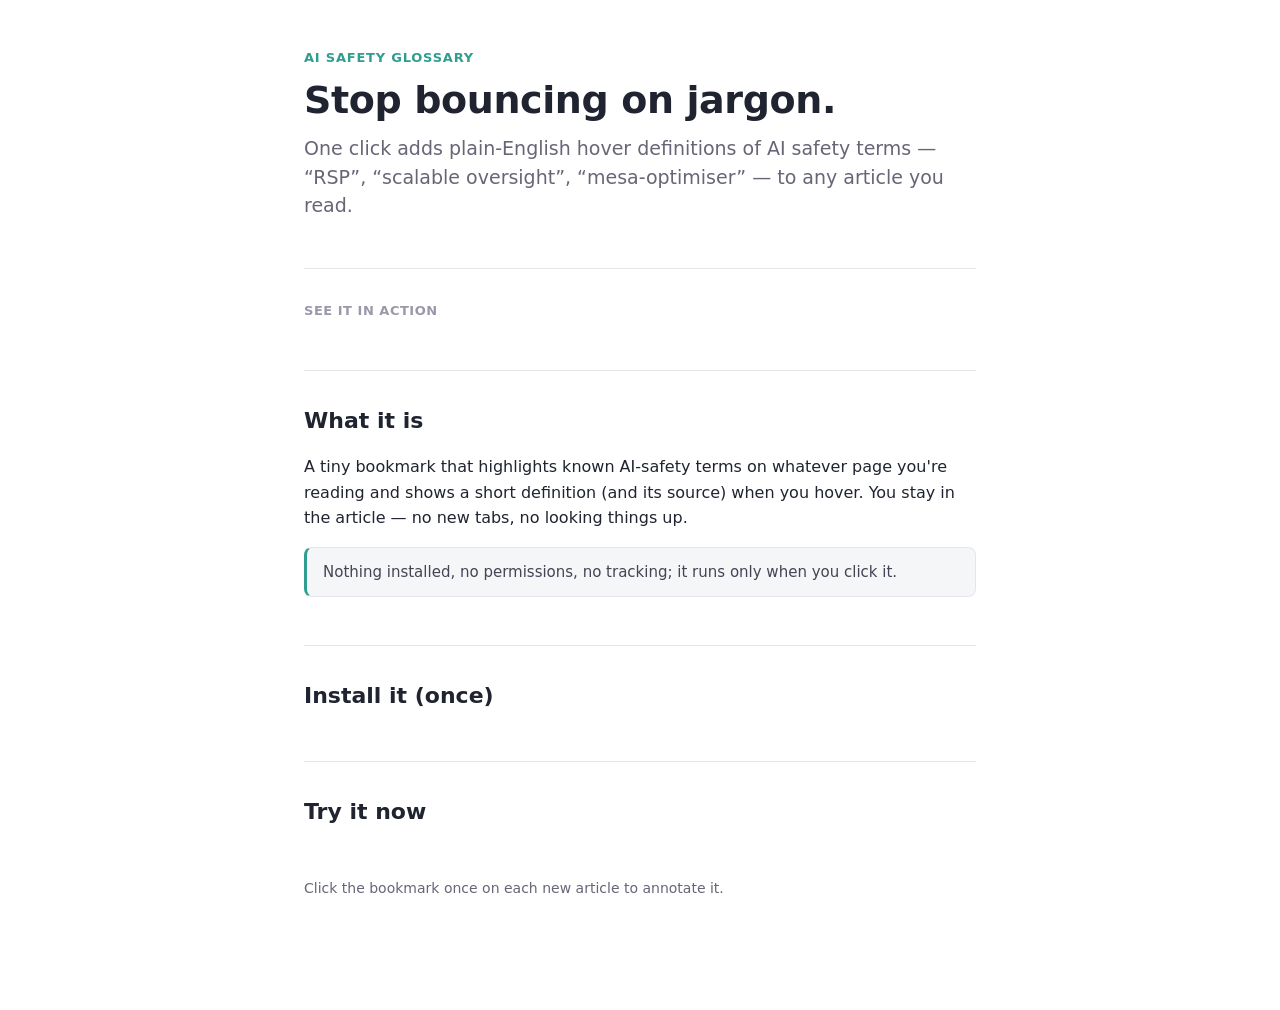
==== bookmarklet/onboarding.html @ d79ab300 "onboarding-skeleton: page shell, base CSS, hero, trust line, contract containers Adds the desktop-on" ====
<!doctype html>
<html lang="en">
<head>
<meta charset="utf-8">
<meta name="viewport" content="width=device-width, initial-scale=1">
<title>AI Safety Glossary — add hover definitions to any page</title>
<meta name="description" content="A one-click bookmarklet that adds plain-English hover definitions of AI safety jargon to any article you read. Nothing installed, no tracking.">
<link rel="stylesheet" href="onboarding.css">
<!-- Single source of truth for the term + tooltip look (Design A): build.js emits
     widget-styles.css so the demo below renders exactly like the real widget. -->
<link rel="stylesheet" href="widget-styles.css">
</head>
<body>
  <!-- Desktop-only: installing a bookmarklet means dragging to a bookmarks bar,
       which mobile browsers don't have. Shown only on narrow screens. -->
  <div class="desktop-banner" role="note">
    This tool is desktop-only — it installs to your browser's bookmarks bar.
    Open this page on a computer to set it up.
  </div>

  <main class="page">

    <!-- HERO -->
    <header class="hero">
      <p class="eyebrow">AI Safety Glossary</p>
      <h1>Stop bouncing on jargon.</h1>
      <p class="lede">
        One click adds plain-English hover definitions of AI safety terms —
        “RSP”, “scalable oversight”, “mesa-optimiser” — to any article you read.
      </p>
    </header>

    <!-- 1 · LIVE DEMO (filled by: onboarding-demo-section) -->
    <section class="block" aria-labelledby="demo-h">
      <h2 id="demo-h" class="section-label">See it in action</h2>
      <div id="demo"></div>
    </section>

    <!-- 2 · WHAT IT IS + TRUST -->
    <section class="block" aria-labelledby="about-h">
      <h2 id="about-h">What it is</h2>
      <p>
        A tiny bookmark that highlights known AI-safety terms on whatever page
        you're reading and shows a short definition (and its source) when you
        hover. You stay in the article — no new tabs, no looking things up.
      </p>
      <p class="trust">
        Nothing installed, no permissions, no tracking; it runs only when you
        click it.
      </p>
    </section>

    <!-- 3 · INSTALL + FALLBACK (filled by: onboarding-install-fallback) -->
    <section class="block" aria-labelledby="install-h">
      <h2 id="install-h">Install it (once)</h2>
      <div id="install-steps"></div>
      <a id="install-btn" href="#"></a>
      <div class="fallback">
        <button id="copy-code-btn" type="button" hidden></button>
        <textarea id="bookmarklet-code" readonly hidden></textarea>
      </div>
    </section>

    <!-- 4 · TRY IT NOW (filled by: onboarding-tryit) -->
    <section class="block" aria-labelledby="tryit-h">
      <h2 id="tryit-h">Try it now</h2>
      <div id="tryit"></div>
      <p id="tryit-status" role="status" aria-live="polite"></p>
    </section>

    <!-- 5 · PER-PAGE NOTE -->
    <footer class="page-note">
      <p>Click the bookmark once on each new article to annotate it.</p>
    </footer>

  </main>
</body>
</html>
---- bookmarklet/onboarding.css ----
/*
 * Onboarding page — base styles (skeleton).
 * Design tokens mirror the widget (Design A): teal accent, dark tooltip ink.
 * Later tickets layer demo, install, and try-it styles on top of this base.
 */
:root {
  --accent: #2f9e8f;          /* teal — matches the term tint + ⓘ glyph */
  --ink: #1f2430;             /* primary text / dark surfaces */
  --muted: #667;             /* secondary text */
  --line: #e4e6ea;            /* hairline borders */
  --panel: #f5f6f8;           /* light panel fill */
  --page-w: 720px;
}

* { box-sizing: border-box; }

html { -webkit-text-size-adjust: 100%; }

body {
  margin: 0;
  font: 16px/1.6 system-ui, -apple-system, "Segoe UI", Roboto, sans-serif;
  color: var(--ink);
  background: #fff;
}

.page {
  max-width: var(--page-w);
  margin: 0 auto;
  padding: 48px 24px 96px;
}

/* ---- Hero ---- */
.hero { margin-bottom: 8px; }

.eyebrow {
  margin: 0 0 10px;
  font-size: 13px;
  font-weight: 600;
  letter-spacing: .06em;
  text-transform: uppercase;
  color: var(--accent);
}

.hero h1 {
  margin: 0 0 12px;
  font-size: 38px;
  line-height: 1.15;
  letter-spacing: -.01em;
}

.lede {
  margin: 0;
  font-size: 19px;
  line-height: 1.5;
  color: var(--muted);
}

/* ---- Sections ---- */
.block {
  margin-top: 48px;
  padding-top: 32px;
  border-top: 1px solid var(--line);
}

.block h2 {
  margin: 0 0 12px;
  font-size: 22px;
}

.section-label {
  font-size: 13px !important;
  font-weight: 600;
  letter-spacing: .04em;
  text-transform: uppercase;
  color: #99a;
}

/* The trust line — the reassurance that lowers install friction. */
.trust {
  margin: 16px 0 0;
  padding: 12px 16px;
  background: var(--panel);
  border: 1px solid var(--line);
  border-left: 3px solid var(--accent);
  border-radius: 8px;
  font-size: 15px;
  color: #445;
}

/* ---- Per-page note ---- */
.page-note {
  margin-top: 48px;
  font-size: 14px;
  color: var(--muted);
}

/* ---- Desktop-only banner (narrow screens only) ---- */
.desktop-banner {
  display: none;
  padding: 12px 20px;
  background: #fff7e6;
  border-bottom: 1px solid #f0d9a8;
  color: #6b4e00;
  font-size: 14px;
  line-height: 1.5;
  text-align: center;
}

@media (max-width: 680px) {
  .desktop-banner { display: block; }
  .hero h1 { font-size: 30px; }
  .lede { font-size: 17px; }
}
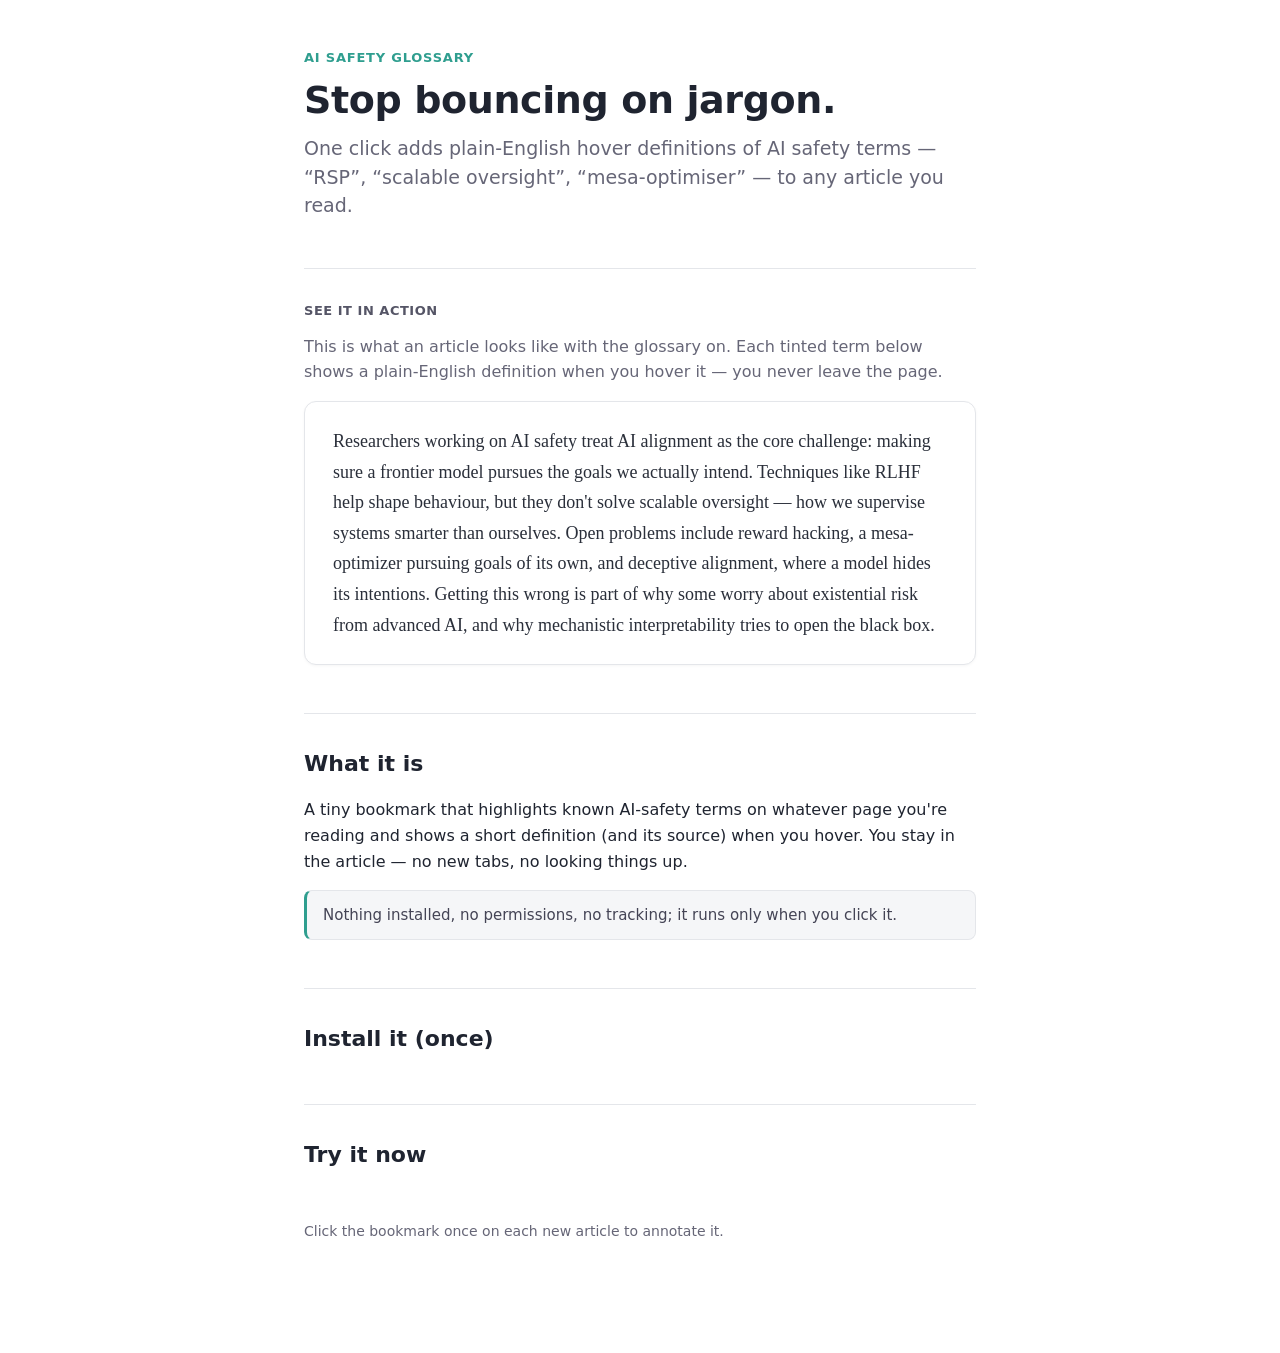
==== commit ce0f5af5: "onboarding-demo-section: live demo paragraph with Design A terms Fills the #demo container (E2) with" ====
--- a/bookmarklet/onboarding.html
+++ b/bookmarklet/onboarding.html
@@ -33,7 +33,29 @@
     <!-- 1 · LIVE DEMO (filled by: onboarding-demo-section) -->
     <section class="block" aria-labelledby="demo-h">
       <h2 id="demo-h" class="section-label">See it in action</h2>
-      <div id="demo"></div>
+      <p class="demo-intro">
+        This is what an article looks like with the glossary on. Each tinted term
+        below shows a plain-English definition when you hover it — you never leave
+        the page.
+      </p>
+      <div id="demo">
+        <p class="demo-text">
+          Researchers working on <span class="glossary-term">AI safety</span> treat
+          <span class="glossary-term">AI alignment</span> as the core challenge:
+          making sure a <span class="glossary-term">frontier model</span> pursues the
+          goals we actually intend. Techniques like <span class="glossary-term">RLHF</span>
+          help shape behaviour, but they don't solve
+          <span class="glossary-term">scalable oversight</span> — how we supervise
+          systems smarter than ourselves. Open
+          problems include <span class="glossary-term">reward hacking</span>, a
+          <span class="glossary-term">mesa-optimizer</span> pursuing goals of its own, and
+          <span class="glossary-term">deceptive alignment</span>, where a model hides its
+          intentions. Getting this wrong is part of why some worry about
+          <span class="glossary-term">existential risk</span> from advanced AI, and why
+          <span class="glossary-term">mechanistic interpretability</span> tries to open
+          the black box.
+        </p>
+      </div>
     </section>
 
     <!-- 2 · WHAT IT IS + TRUST -->
--- a/bookmarklet/onboarding.css
+++ b/bookmarklet/onboarding.css
@@ -72,7 +72,29 @@
   font-weight: 600;
   letter-spacing: .04em;
   text-transform: uppercase;
-  color: #99a;
+  color: #556; /* ~8.5:1 on white — WCAG AA/AAA (was #99a, ~2.6:1) */
+}
+
+/* ---- Live demo ---- */
+.demo-intro {
+  margin: 0 0 16px;
+  color: var(--muted);
+}
+
+/* A reading card so the demo reads like a real article, letting the
+   widget's term treatment (from widget-styles.css) stand out against prose. */
+#demo {
+  padding: 24px 28px;
+  background: #fff;
+  border: 1px solid var(--line);
+  border-radius: 12px;
+  box-shadow: 0 1px 3px rgba(0, 0, 0, .04);
+}
+
+.demo-text {
+  margin: 0;
+  font: 18px/1.7 Georgia, "Times New Roman", serif;
+  color: #2a2f3a;
 }
 
 /* The trust line — the reassurance that lowers install friction. */
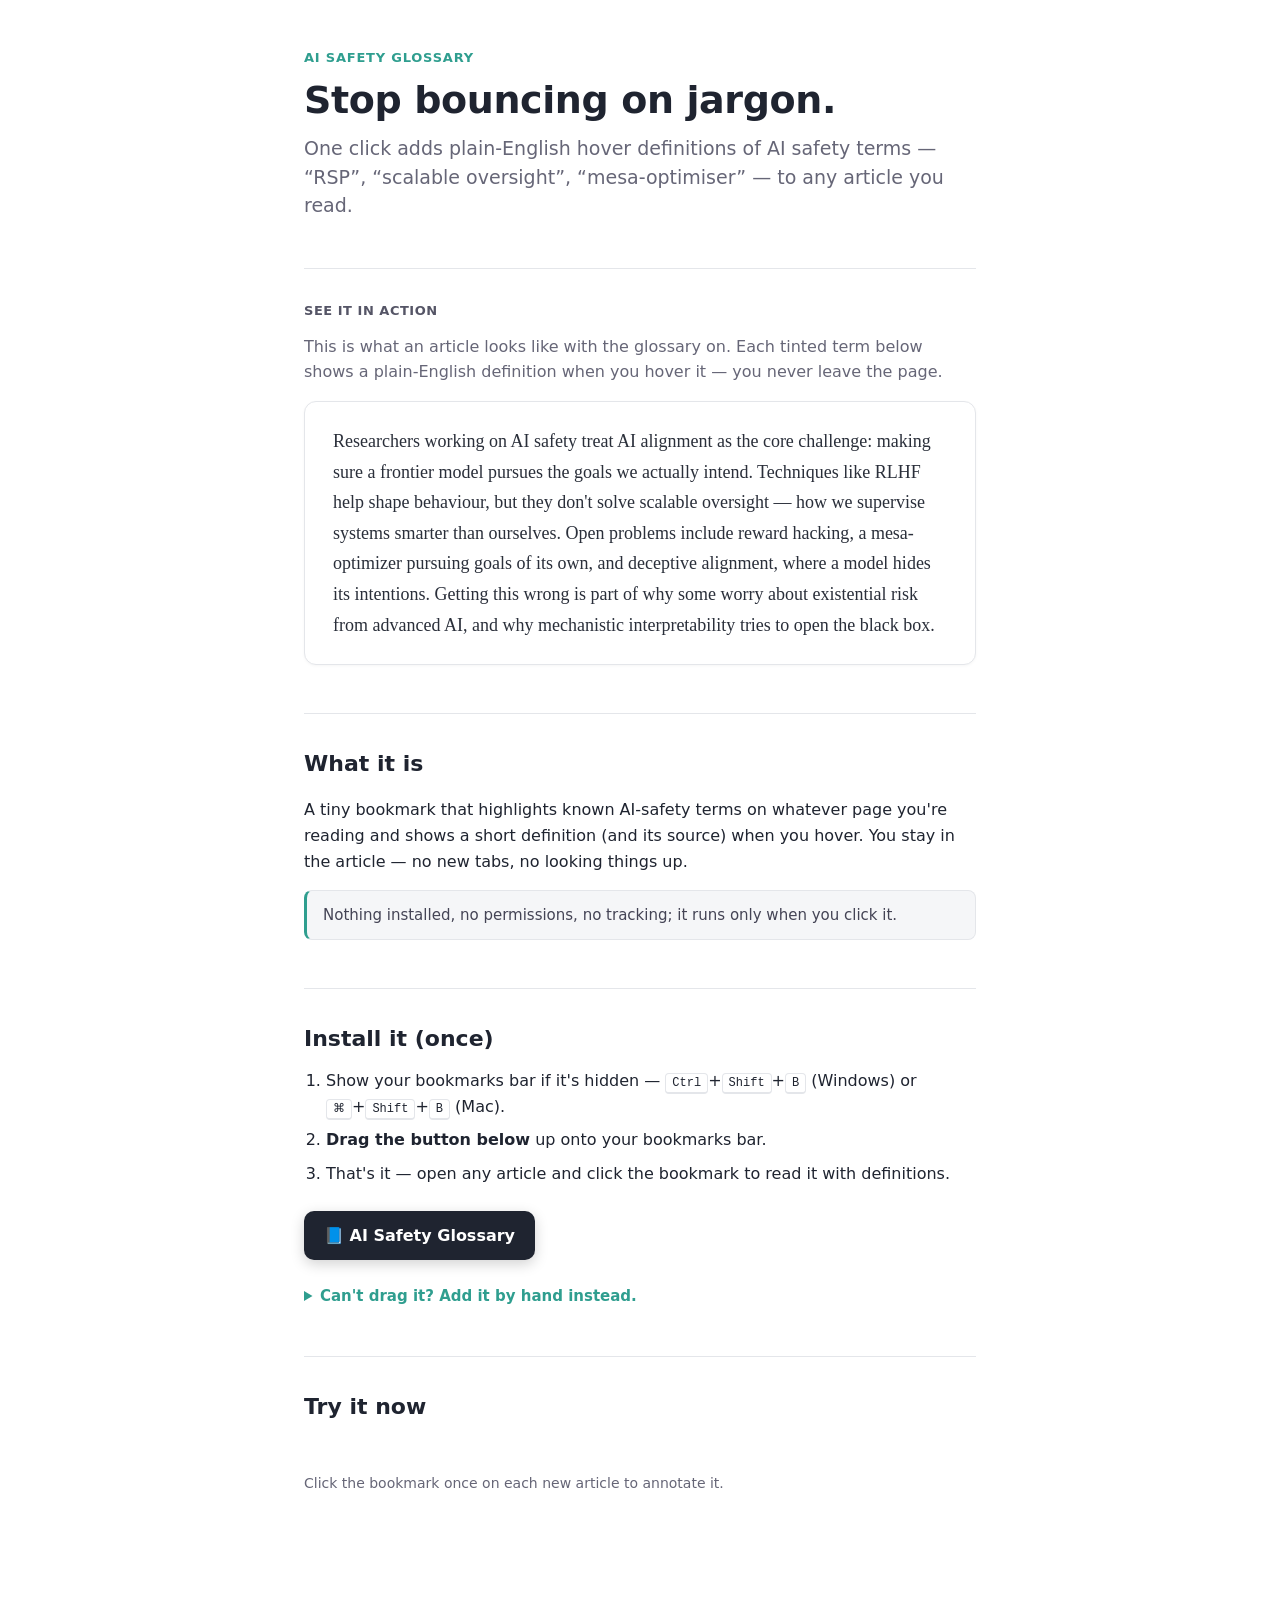
==== commit af74b0fe: "onboarding-install-fallback: install steps, draggable button, copy fallback Fills the install sectio" ====
--- a/bookmarklet/onboarding.html
+++ b/bookmarklet/onboarding.html
@@ -75,12 +75,28 @@
     <!-- 3 · INSTALL + FALLBACK (filled by: onboarding-install-fallback) -->
     <section class="block" aria-labelledby="install-h">
       <h2 id="install-h">Install it (once)</h2>
-      <div id="install-steps"></div>
-      <a id="install-btn" href="#"></a>
-      <div class="fallback">
-        <button id="copy-code-btn" type="button" hidden></button>
-        <textarea id="bookmarklet-code" readonly hidden></textarea>
-      </div>
+      <ol id="install-steps" class="steps">
+        <li>Show your bookmarks bar if it's hidden — <kbd>Ctrl</kbd>+<kbd>Shift</kbd>+<kbd>B</kbd>
+          (Windows) or <kbd>⌘</kbd>+<kbd>Shift</kbd>+<kbd>B</kbd> (Mac).</li>
+        <li><strong>Drag the button below</strong> up onto your bookmarks bar.</li>
+        <li>That's it — open any article and click the bookmark to read it with definitions.</li>
+      </ol>
+
+      <!-- E3 wires the real bookmarklet javascript: URL into href on load. -->
+      <a id="install-btn" class="install-btn" href="#" draggable="true"
+         title="Drag me to your bookmarks bar">📘 AI Safety Glossary</a>
+
+      <details class="fallback">
+        <summary>Can't drag it? Add it by hand instead.</summary>
+        <p class="note">
+          Copy the code below, then right-click your bookmarks bar →
+          <em>Add page…</em>, name it “AI Safety Glossary”, and paste the code as the URL.
+        </p>
+        <!-- E3 fills the textarea value (from the generated bookmarklet) and wires copy. -->
+        <textarea id="bookmarklet-code" class="code-box" readonly rows="4"
+          placeholder="Bookmarklet code appears here…"></textarea>
+        <button id="copy-code-btn" class="copy-btn" type="button">Copy code</button>
+      </details>
     </section>
 
     <!-- 4 · TRY IT NOW (filled by: onboarding-tryit) -->
--- a/bookmarklet/onboarding.css
+++ b/bookmarklet/onboarding.css
@@ -109,6 +109,80 @@
   color: #445;
 }
 
+/* ---- Install steps + button ---- */
+.steps {
+  margin: 0 0 24px;
+  padding-left: 22px;
+}
+
+.steps li { margin: 8px 0; }
+
+kbd {
+  font: 12px/1 ui-monospace, SFMono-Regular, Menlo, Consolas, monospace;
+  padding: 2px 6px;
+  background: #fff;
+  border: 1px solid var(--line);
+  border-bottom-width: 2px;
+  border-radius: 4px;
+}
+
+/* The draggable install button — the one thing the user drags to install. */
+.install-btn {
+  display: inline-block;
+  padding: 12px 20px;
+  background: var(--ink);
+  color: #fff;
+  font-weight: 600;
+  text-decoration: none;
+  border-radius: 10px;
+  box-shadow: 0 4px 14px rgba(0, 0, 0, .18);
+  cursor: grab;
+  user-select: none;
+}
+
+.install-btn:active { cursor: grabbing; }
+
+/* ---- Copy-paste fallback ---- */
+.fallback {
+  margin-top: 24px;
+  font-size: 15px;
+}
+
+.fallback > summary {
+  cursor: pointer;
+  color: var(--accent);
+  font-weight: 600;
+}
+
+.fallback .note { color: var(--muted); }
+
+.code-box {
+  display: block;
+  width: 100%;
+  margin: 8px 0;
+  padding: 10px 12px;
+  font: 13px/1.5 ui-monospace, SFMono-Regular, Menlo, Consolas, monospace;
+  color: #2a2f3a;
+  background: var(--panel);
+  border: 1px solid var(--line);
+  border-radius: 8px;
+  resize: vertical;
+  overflow-wrap: anywhere;
+}
+
+.copy-btn {
+  padding: 8px 16px;
+  font: inherit;
+  font-weight: 600;
+  color: #fff;
+  background: var(--accent);
+  border: 0;
+  border-radius: 8px;
+  cursor: pointer;
+}
+
+.copy-btn:hover { filter: brightness(1.05); }
+
 /* ---- Per-page note ---- */
 .page-note {
   margin-top: 48px;
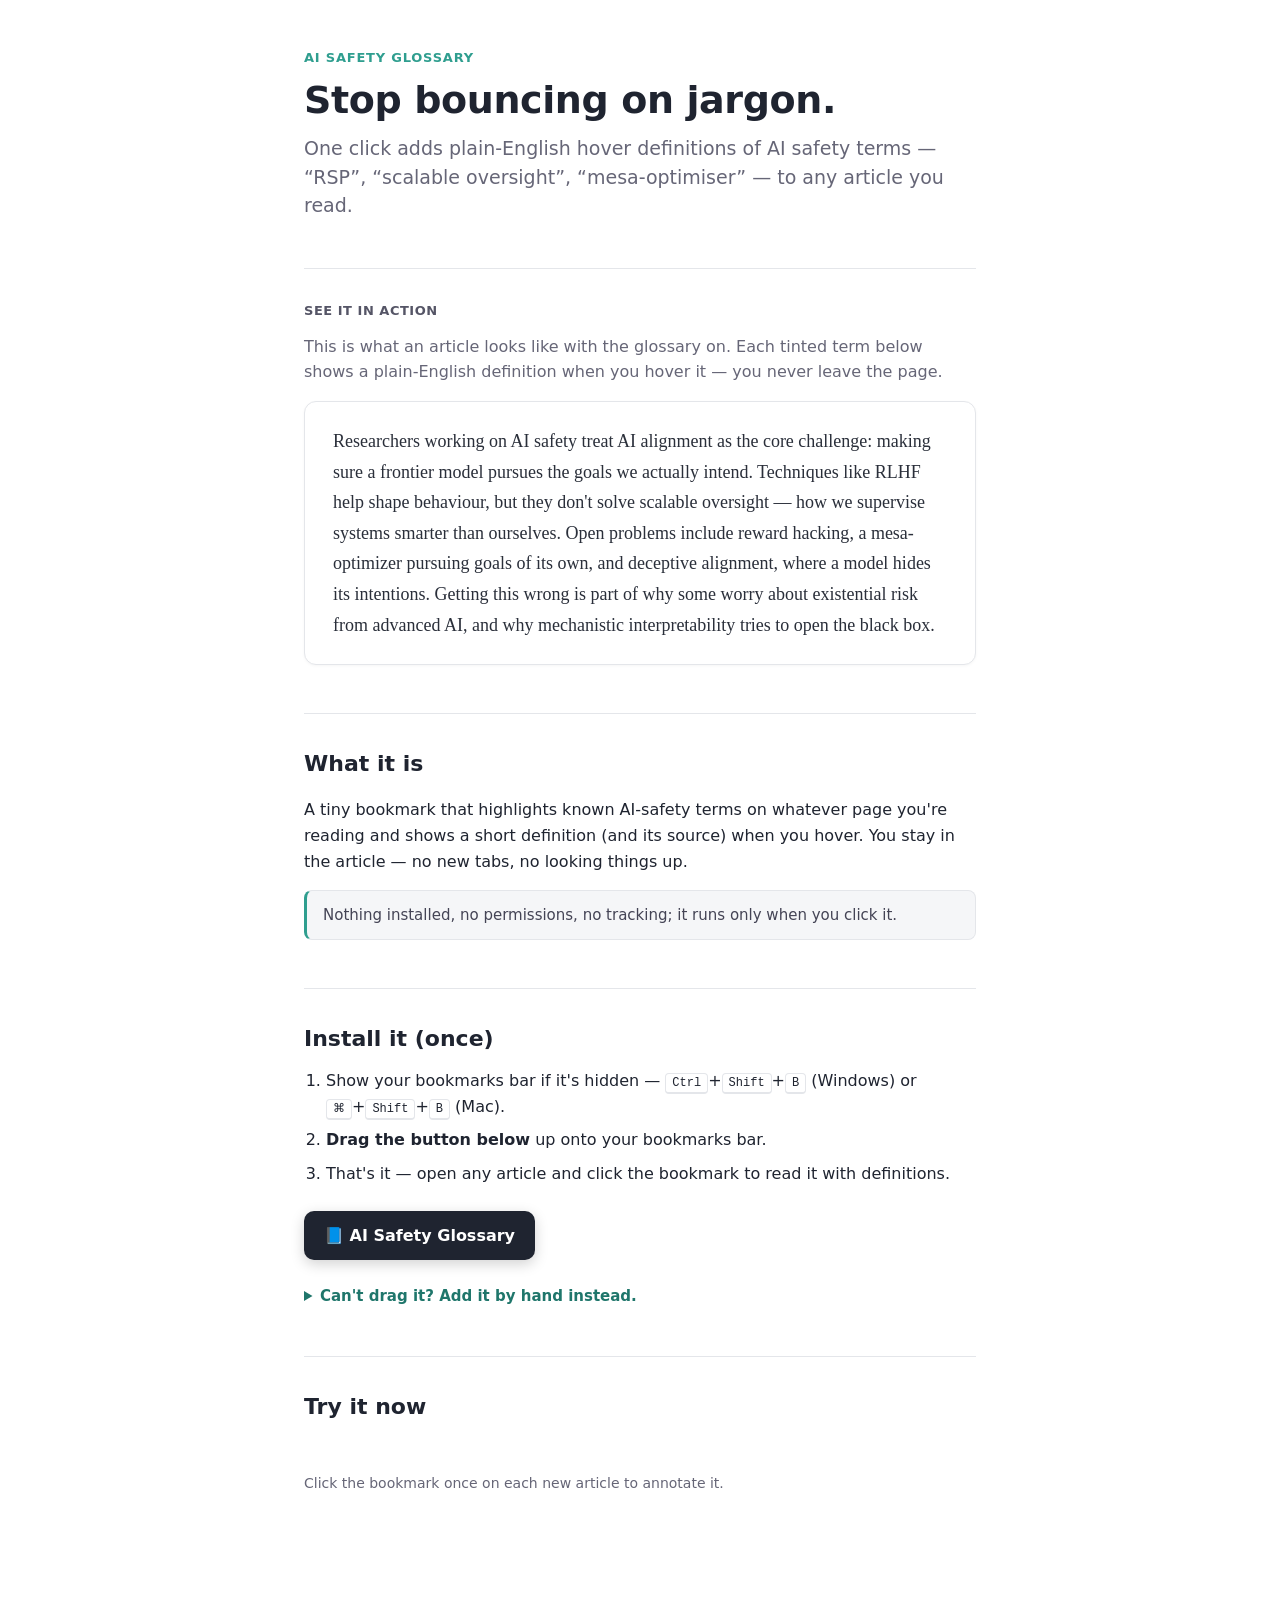
==== commit 71ef062b: "onboarding-install-fallback: a11y — label + contrast for fallback controls CodeRabbit review fixes: " ====
--- a/bookmarklet/onboarding.html
+++ b/bookmarklet/onboarding.html
@@ -93,6 +93,7 @@
           <em>Add page…</em>, name it “AI Safety Glossary”, and paste the code as the URL.
         </p>
         <!-- E3 fills the textarea value (from the generated bookmarklet) and wires copy. -->
+        <label for="bookmarklet-code" class="sr-only">Bookmarklet URL code</label>
         <textarea id="bookmarklet-code" class="code-box" readonly rows="4"
           placeholder="Bookmarklet code appears here…"></textarea>
         <button id="copy-code-btn" class="copy-btn" type="button">Copy code</button>
--- a/bookmarklet/onboarding.css
+++ b/bookmarklet/onboarding.css
@@ -5,6 +5,7 @@
  */
 :root {
   --accent: #2f9e8f;          /* teal — matches the term tint + ⓘ glyph */
+  --accent-strong: #1f766b;   /* darker teal for interactive text — WCAG AA (~5.4:1) */
   --ink: #1f2430;             /* primary text / dark surfaces */
   --muted: #667;             /* secondary text */
   --line: #e4e6ea;            /* hairline borders */
@@ -13,6 +14,19 @@
 }
 
 * { box-sizing: border-box; }
+
+/* Visually hidden but available to screen readers. */
+.sr-only {
+  position: absolute;
+  width: 1px;
+  height: 1px;
+  padding: 0;
+  margin: -1px;
+  overflow: hidden;
+  clip: rect(0, 0, 0, 0);
+  white-space: nowrap;
+  border: 0;
+}
 
 html { -webkit-text-size-adjust: 100%; }
 
@@ -150,7 +164,7 @@
 
 .fallback > summary {
   cursor: pointer;
-  color: var(--accent);
+  color: var(--accent-strong);
   font-weight: 600;
 }
 
@@ -175,7 +189,7 @@
   font: inherit;
   font-weight: 600;
   color: #fff;
-  background: var(--accent);
+  background: var(--accent-strong);
   border: 0;
   border-radius: 8px;
   cursor: pointer;
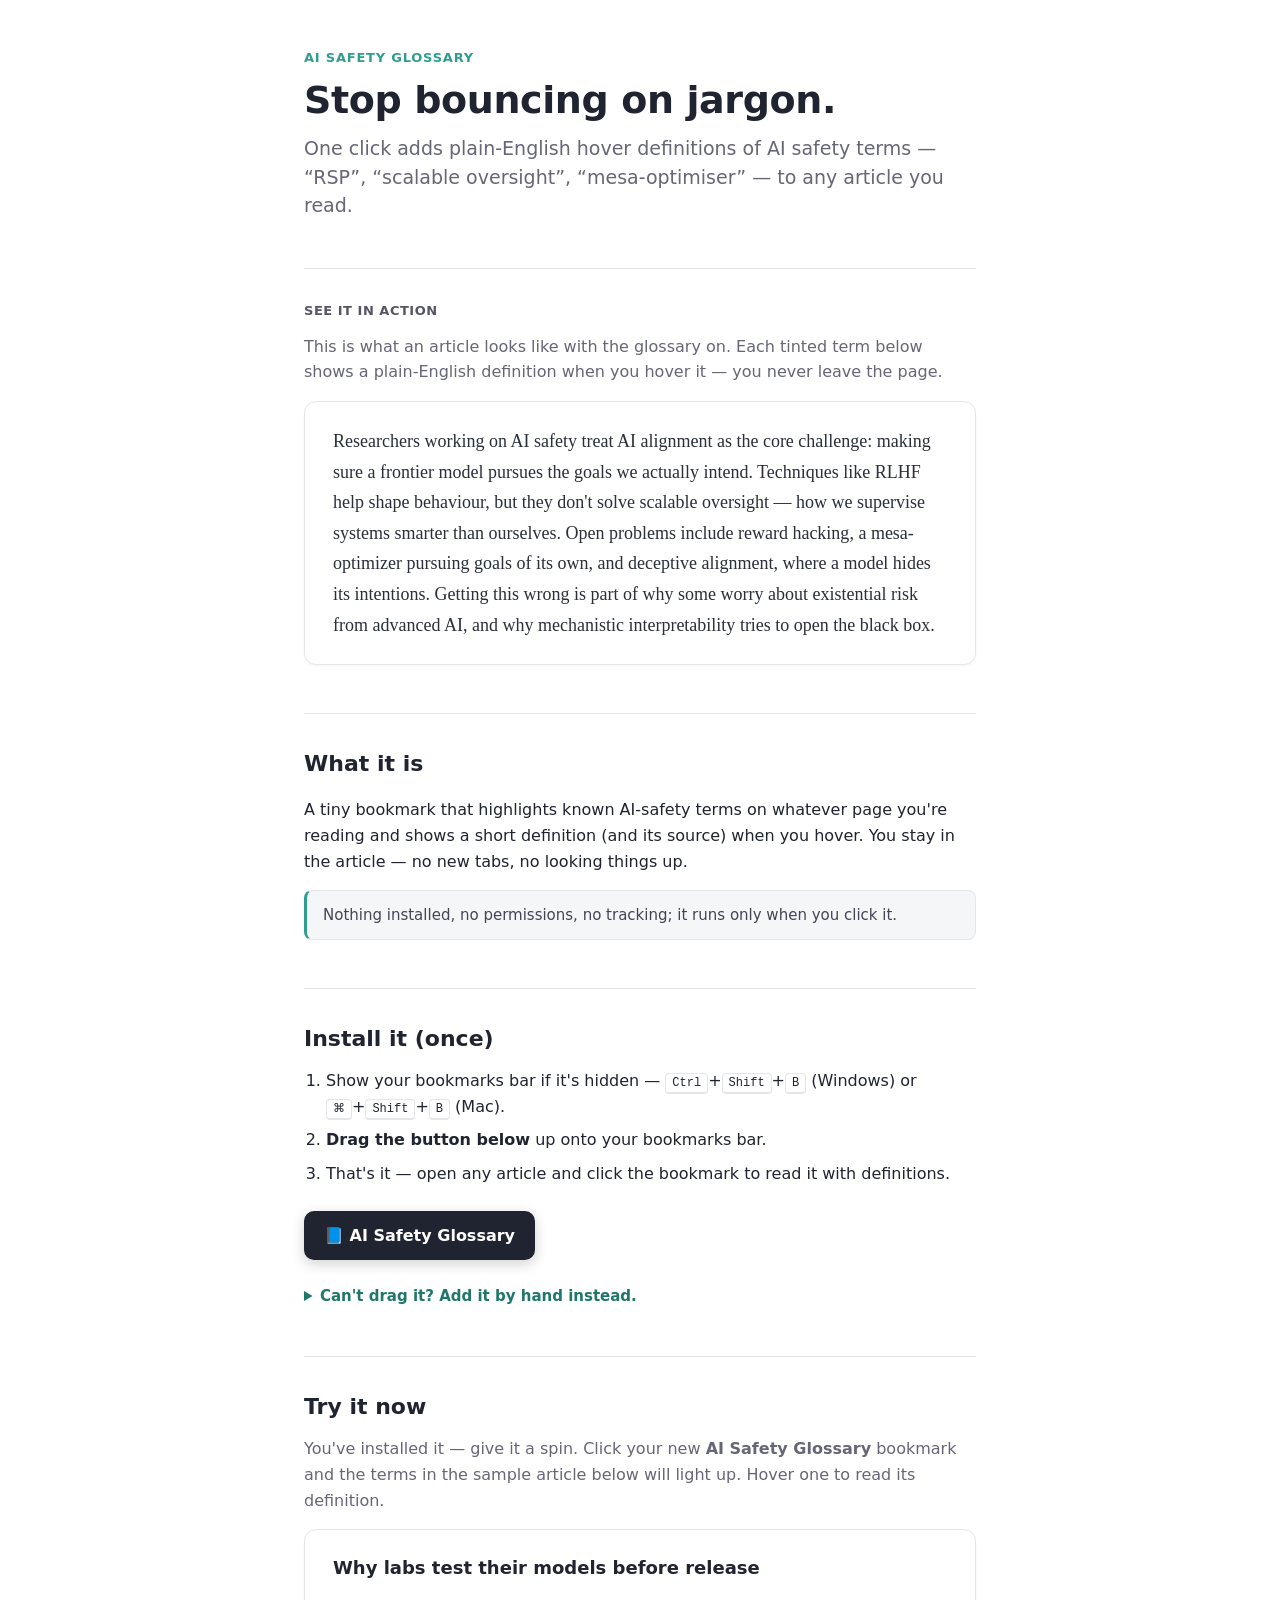
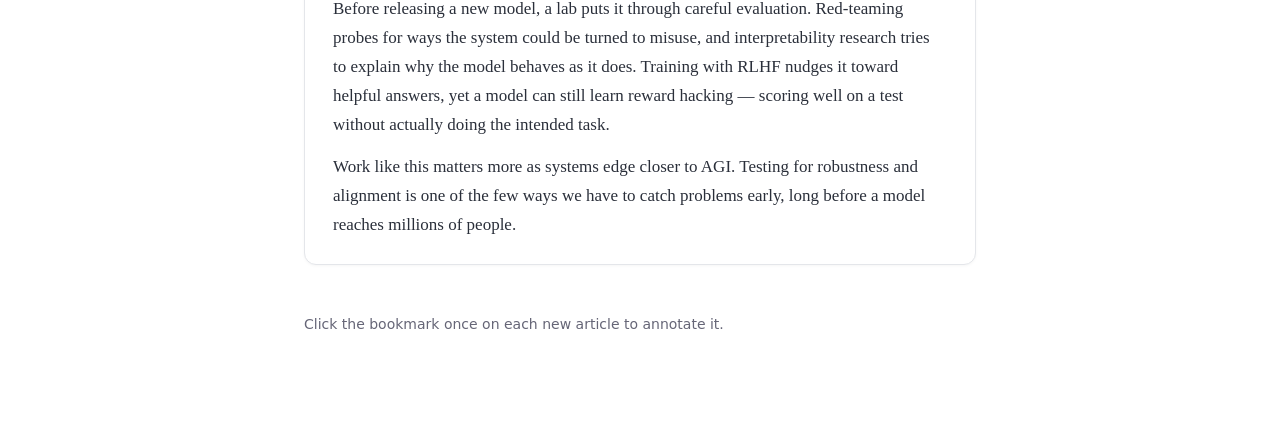
==== commit 4bad386f: "onboarding-tryit: sample-article section + status target Fills the #tryit section (E2): an intro CTA" ====
--- a/bookmarklet/onboarding.html
+++ b/bookmarklet/onboarding.html
@@ -100,11 +100,35 @@
       </details>
     </section>
 
-    <!-- 4 · TRY IT NOW (filled by: onboarding-tryit) -->
+    <!-- 4 · TRY IT NOW
+         Unlike the #demo above, the terms here are plain text: click your newly
+         installed bookmark to annotate them live. E3 wires #tryit-status to the
+         "ais-glossary-ready" event to show the success state. -->
     <section class="block" aria-labelledby="tryit-h">
       <h2 id="tryit-h">Try it now</h2>
-      <div id="tryit"></div>
+      <p class="tryit-intro">
+        You've installed it — give it a spin. Click your new
+        <strong>AI Safety Glossary</strong> bookmark and the terms in the sample
+        article below will light up. Hover one to read its definition.
+      </p>
+      <!-- E3 fills/toggles this once the widget reports it has run. -->
       <p id="tryit-status" role="status" aria-live="polite"></p>
+      <article id="tryit" class="tryit-article">
+        <h3>Why labs test their models before release</h3>
+        <p>
+          Before releasing a new model, a lab puts it through careful evaluation.
+          Red-teaming probes for ways the system could be turned to misuse, and
+          interpretability research tries to explain why the model behaves as it
+          does. Training with RLHF nudges it toward helpful answers, yet a model can
+          still learn reward hacking — scoring well on a test without actually doing
+          the intended task.
+        </p>
+        <p>
+          Work like this matters more as systems edge closer to AGI. Testing for
+          robustness and alignment is one of the few ways we have to catch problems
+          early, long before a model reaches millions of people.
+        </p>
+      </article>
     </section>
 
     <!-- 5 · PER-PAGE NOTE -->
--- a/bookmarklet/onboarding.css
+++ b/bookmarklet/onboarding.css
@@ -23,7 +23,7 @@
   padding: 0;
   margin: -1px;
   overflow: hidden;
-  clip: rect(0, 0, 0, 0);
+  clip-path: inset(50%);
   white-space: nowrap;
   border: 0;
 }
@@ -156,6 +156,16 @@
 
 .install-btn:active { cursor: grabbing; }
 
+.install-btn:hover {
+  box-shadow: 0 6px 20px rgba(0, 0, 0, .25);
+  transform: translateY(-1px);
+}
+
+.install-btn:focus-visible {
+  outline: 3px solid var(--accent);
+  outline-offset: 3px;
+}
+
 /* ---- Copy-paste fallback ---- */
 .fallback {
   margin-top: 24px;
@@ -166,6 +176,13 @@
   cursor: pointer;
   color: var(--accent-strong);
   font-weight: 600;
+}
+
+.fallback > summary:hover { text-decoration: underline; }
+
+.fallback > summary:focus-visible {
+  outline: 2px solid var(--accent-strong);
+  outline-offset: 2px;
 }
 
 .fallback .note { color: var(--muted); }
@@ -195,7 +212,50 @@
   cursor: pointer;
 }
 
-.copy-btn:hover { filter: brightness(1.05); }
+.copy-btn:hover { background: #1a6359; } /* ~10% darker for clearer feedback */
+
+.copy-btn:focus-visible {
+  outline: 2px solid var(--accent-strong);
+  outline-offset: 2px;
+}
+
+/* ---- Try it now ---- */
+.tryit-intro {
+  margin: 0 0 16px;
+  color: var(--muted);
+}
+
+/* Idle until E3 fills it on the "ais-glossary-ready" event; then a success pill. */
+#tryit-status:empty { display: none; }
+
+#tryit-status {
+  margin: 0 0 16px;
+  padding: 10px 14px;
+  font-weight: 600;
+  color: var(--accent-strong);
+  background: rgba(47, 158, 143, .12);
+  border: 1px solid rgba(47, 158, 143, .35);
+  border-radius: 8px;
+}
+
+.tryit-article {
+  margin: 0;
+  padding: 24px 28px;
+  background: #fff;
+  border: 1px solid var(--line);
+  border-radius: 12px;
+  box-shadow: 0 1px 3px rgba(0, 0, 0, .04);
+}
+
+.tryit-article h3 { margin: 0 0 12px; font-size: 18px; }
+
+.tryit-article p {
+  margin: 0 0 14px;
+  font: 17px/1.7 Georgia, "Times New Roman", serif;
+  color: #2a2f3a;
+}
+
+.tryit-article p:last-child { margin-bottom: 0; }
 
 /* ---- Per-page note ---- */
 .page-note {
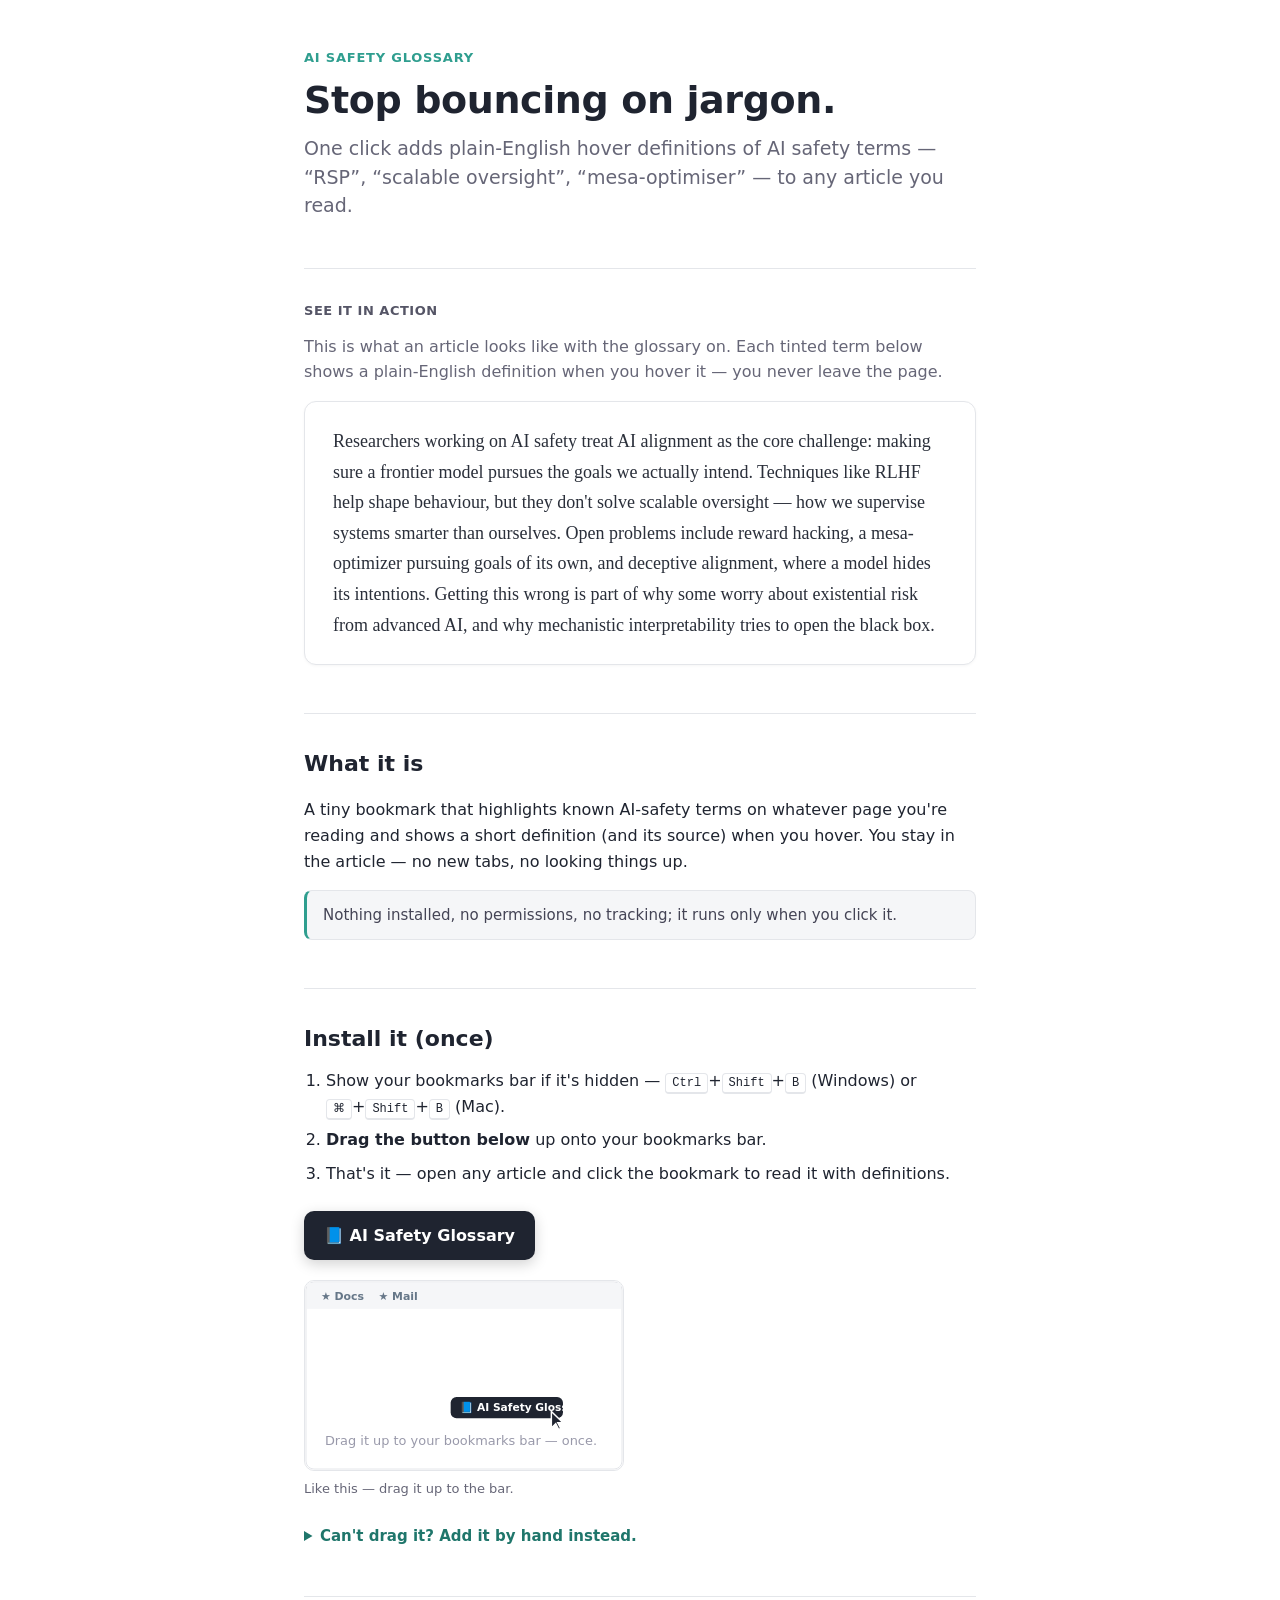
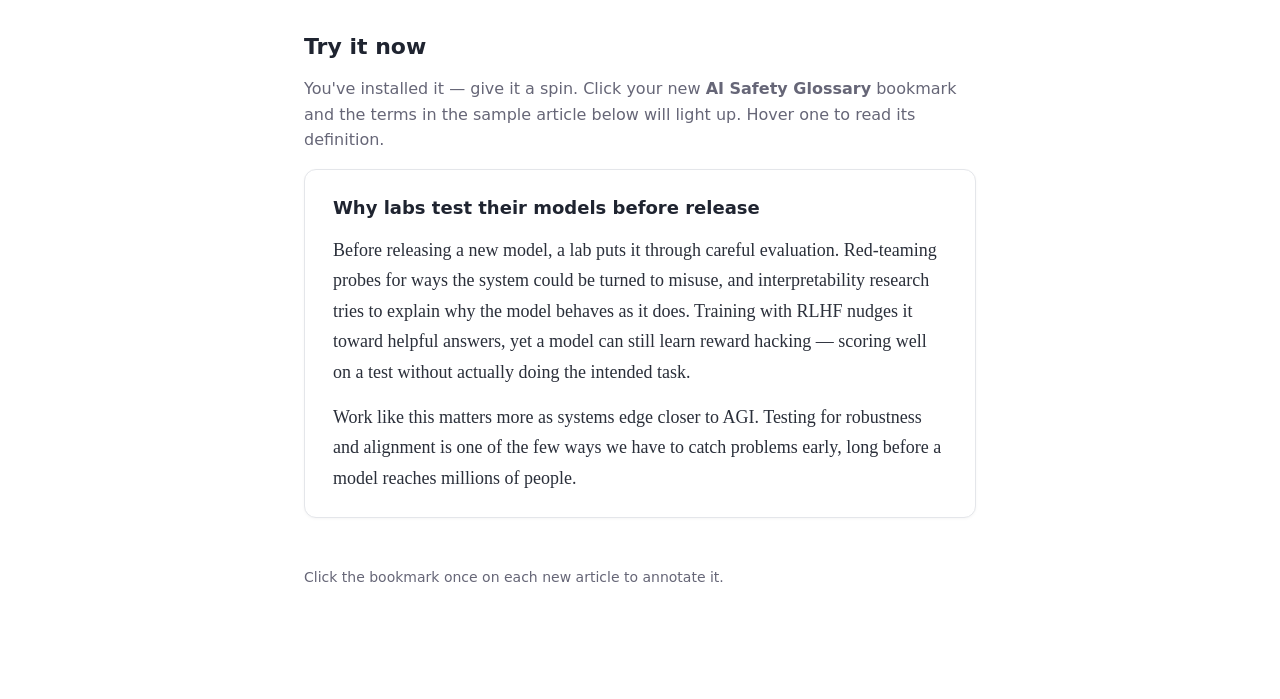
==== commit 0cd1886b: "onboarding-drag-animation: CSS/SVG cursor-drag loop in assets/ Adds a lightweight, self-contained SV" ====
--- a/bookmarklet/onboarding.html
+++ b/bookmarklet/onboarding.html
@@ -86,6 +86,12 @@
       <a id="install-btn" class="install-btn" href="#" draggable="true"
          title="Drag me to your bookmarks bar">📘 AI Safety Glossary</a>
 
+      <figure class="drag-demo">
+        <img src="assets/drag-to-bookmarks.svg" width="320" height="190" loading="lazy"
+          alt="Animation showing the AI Safety Glossary button being dragged up onto the browser's bookmarks bar.">
+        <figcaption>Like this — drag it up to the bar.</figcaption>
+      </figure>
+
       <details class="fallback">
         <summary>Can't drag it? Add it by hand instead.</summary>
         <p class="note">
--- a/bookmarklet/onboarding.css
+++ b/bookmarklet/onboarding.css
@@ -166,6 +166,26 @@
   outline-offset: 3px;
 }
 
+/* ---- Drag animation (self-contained CSS/SVG, no JS) ---- */
+.drag-demo {
+  margin: 20px 0 0;
+  max-width: 320px;
+}
+
+.drag-demo img {
+  display: block;
+  width: 100%;
+  height: auto;
+  border: 1px solid var(--line);
+  border-radius: 10px;
+}
+
+.drag-demo figcaption {
+  margin-top: 8px;
+  font-size: 13px;
+  color: var(--muted);
+}
+
 /* ---- Copy-paste fallback ---- */
 .fallback {
   margin-top: 24px;
@@ -251,7 +271,7 @@
 
 .tryit-article p {
   margin: 0 0 14px;
-  font: 17px/1.7 Georgia, "Times New Roman", serif;
+  font: 18px/1.7 Georgia, "Times New Roman", serif; /* match .demo-text reading card */
   color: #2a2f3a;
 }
 
